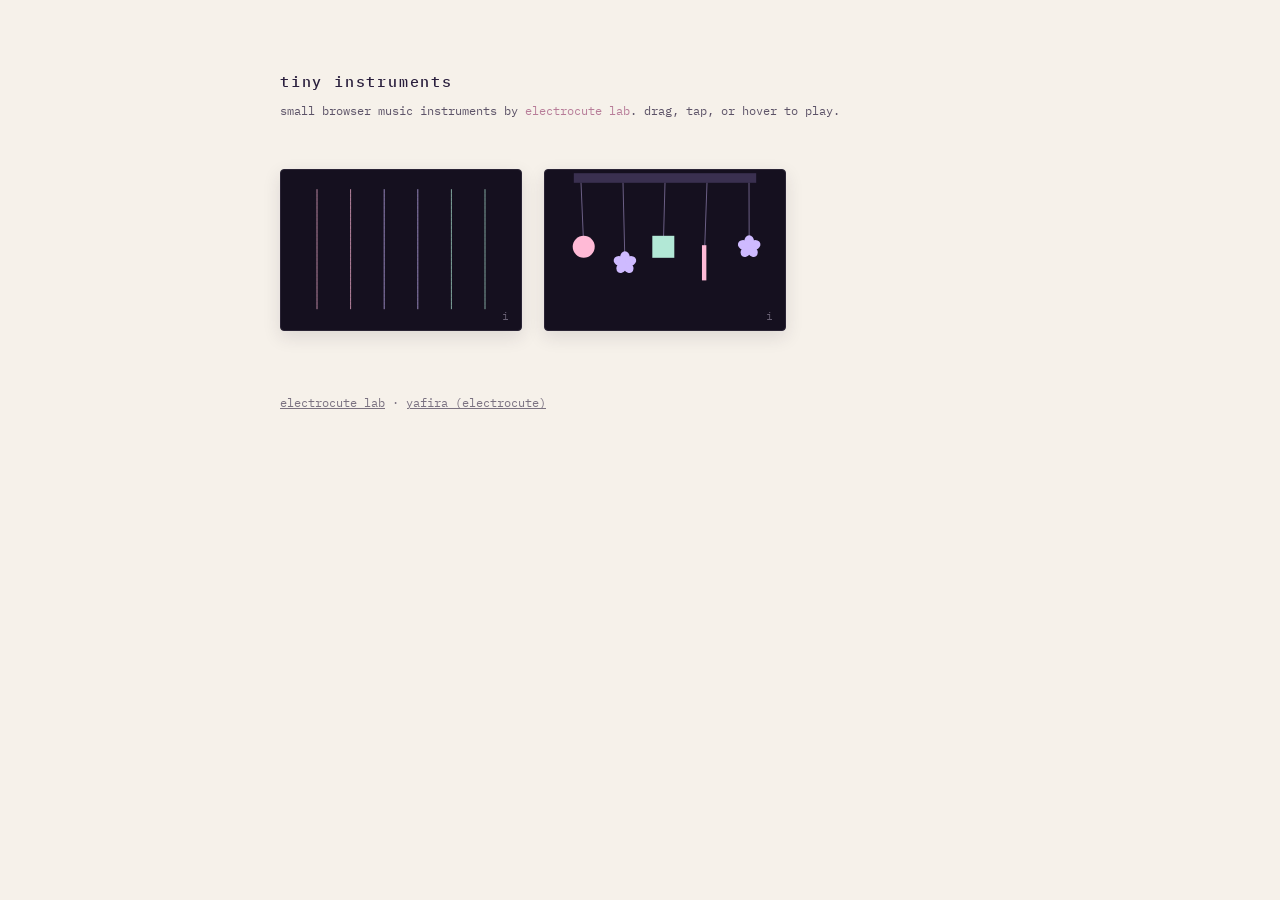
==== index.html @ 02ac5b56 "made tiny instruments page light with dark previews" ====
<!DOCTYPE html>
<html lang="en">
<head>
<meta charset="utf-8">
<meta name="viewport" content="width=device-width, initial-scale=1">
<title>tiny instruments by electrocute lab</title>
<meta name="description" content="small browser music instruments by electrocute lab.">
<link rel="preconnect" href="https://fonts.gstatic.com" crossorigin>
<link href="https://fonts.googleapis.com/css2?family=IBM+Plex+Mono:wght@400;500&display=swap" rel="stylesheet">
<style>
  html, body { margin: 0; min-height: 100%; background: #f6f1ea; color: #2a1f3d; font-family: 'IBM Plex Mono', monospace; }
  main { max-width: 720px; margin: 0 auto; padding: 72px 24px 96px; }
  header { margin-bottom: 48px; }
  h1 { font-size: 15px; font-weight: 500; letter-spacing: 0.12em; margin: 0 0 10px; }
  header p { margin: 0; font-size: 12px; line-height: 1.7; opacity: 0.75; text-wrap: balance; }
  header a { color: #a4577f; text-decoration: none; }
  header a:hover, header a:focus-visible { text-decoration: underline; color: #7c3f66; }
  .row { display: flex; flex-wrap: wrap; gap: 24px; }
  .item { position: relative; width: 240px; }
  .box { display: block; width: 240px; height: 160px; border: 1px solid #2a2435; border-radius: 4px; background: #15101f; touch-action: none; cursor: crosshair; box-shadow: 0 6px 18px rgba(42, 31, 61, 0.12); }
  .info { position: absolute; bottom: 6px; right: 6px; width: 18px; height: 18px; border-radius: 50%; border: 1px solid transparent; background: transparent; color: rgba(230, 217, 242, 0.4); font: inherit; font-size: 11px; line-height: 1; cursor: pointer; padding: 0; z-index: 2; }
  .info:hover, .info:focus-visible { border-color: rgba(255, 184, 216, 0.5); color: #ffb8d8; }
  .panel { display: none; position: absolute; top: 0; left: 0; width: 240px; height: 160px; box-sizing: border-box; padding: 16px; border: 1px solid #2a2435; border-radius: 4px; background: rgba(246, 241, 234, 0.97); color: #2a1f3d; font-size: 12px; line-height: 1.6; overflow: auto; z-index: 3; }
  .item.open .panel { display: block; }
  .panel strong { display: block; font-size: 14px; font-weight: 500; margin-bottom: 6px; }
  .panel p { margin: 0 0 10px; opacity: 0.75; text-wrap: balance; }
  .panel a { color: #a4577f; }
  .close { position: absolute; top: 8px; right: 8px; width: 22px; height: 22px; border-radius: 50%; border: 1px solid #b9a9c9; background: transparent; color: #2a1f3d; font: inherit; font-size: 12px; line-height: 1; cursor: pointer; padding: 0; }
  footer { margin-top: 64px; font-size: 12px; opacity: 0.6; }
  footer a { color: inherit; }
</style>
</head>
<body>
<main>
  <header>
    <h1>tiny instruments</h1>
    <p>small browser music instruments by <a href="https://www.electrocutelab.com/">electrocute lab</a>. drag, tap, or hover to play.</p>
  </header>

  <div class="row">
    <div class="item" id="harp-item">
      <canvas class="box" id="harp-box" aria-label="mini night harp: move across the threads to pluck them" role="img"></canvas>
      <button class="info" type="button" aria-label="about night harp" aria-expanded="false">i</button>
      <div class="panel" role="region" aria-label="about night harp">
        <button class="close" type="button" aria-label="close">×</button>
        <strong>night harp</strong>
        <p>drag across the threads to pluck them. hard plucks hit like a stab, and low threads sink into the dark.</p>
        <a href="night-harp/">open night harp →</a>
      </div>
    </div>

    <div class="item" id="chimes-item">
      <canvas class="box" id="chimes-box" aria-label="mini synthwave chimes: hover a shape to ring it" role="img"></canvas>
      <button class="info" type="button" aria-label="about synthwave chimes" aria-expanded="false">i</button>
      <div class="panel" role="region" aria-label="about synthwave chimes">
        <button class="close" type="button" aria-label="close">×</button>
        <strong>synthwave chimes</strong>
        <p>hover or tap the chimes to ring them. each shape has its own voice.</p>
        <a href="chimes/">open synthwave chimes →</a>
      </div>
    </div>
  </div>

  <footer>
    <a href="https://www.electrocutelab.com/">electrocute lab</a> · <a href="https://yafira.xyz/">yafira (electrocute)</a>
  </footer>
</main>

<script>
// shared audio, made on the first gesture
let actx = null;
let out = null;

function audio() {
  if (!actx) {
    actx = new (window.AudioContext || window.webkitAudioContext)();
    out = actx.createGain();
    out.gain.value = 0.3;
    out.connect(actx.destination);
  }
  if (actx.state === 'suspended') actx.resume();
  return actx;
}

// one soft tone with a slow fade
function tone(freq, type, len) {
  if (!actx) return;
  const t = actx.currentTime;
  const o = actx.createOscillator();
  const g = actx.createGain();
  o.type = type;
  o.frequency.value = freq;
  g.gain.setValueAtTime(0.0001, t);
  g.gain.exponentialRampToValueAtTime(0.35, t + 0.02);
  g.gain.exponentialRampToValueAtTime(0.0001, t + len);
  o.connect(g);
  g.connect(out);
  o.start(t);
  o.stop(t + len + 0.1);
}

// fit a canvas to its box at device pixel ratio
function fit(canvas) {
  const dpr = window.devicePixelRatio || 1;
  const w = canvas.clientWidth;
  const h = canvas.clientHeight;
  canvas.width = w * dpr;
  canvas.height = h * dpr;
  const ctx = canvas.getContext('2d');
  ctx.setTransform(dpr, 0, 0, dpr, 0, 0);
  return { ctx, w, h };
}

// mini harp: six threads, a move across one plucks it

const harpCanvas = document.getElementById('harp-box');
const HARP_NOTES = [196, 261.63, 329.63, 392, 523.25, 659.26];
const PINK = [255, 186, 216];
const LAV = [206, 186, 255];
const MINT = [178, 232, 214];
const threads = HARP_NOTES.map((f, i) => ({ f, x: 0, energy: 0, phase: 0, t: i / (HARP_NOTES.length - 1) }));
let harpLast = null;

function harpLayout(w) {
  threads.forEach(th => { th.x = w * 0.15 + th.t * w * 0.7; });
}

function harpPluck(th, v) {
  th.energy = Math.max(th.energy, v);
  tone(th.f, 'sine', 3);
}

function harpMove(e) {
  const rect = harpCanvas.getBoundingClientRect();
  const x = e.clientX - rect.left;
  if (harpLast !== null) {
    const lo = Math.min(harpLast, x);
    const hi = Math.max(harpLast, x);
    const speed = Math.abs(x - harpLast);
    if (speed > 1) {
      threads.forEach(th => {
        if (th.x >= lo && th.x <= hi) harpPluck(th, Math.min(1, speed / 30));
      });
    }
  }
  harpLast = x;
}

function harpDraw() {
  const { ctx, w, h } = fit(harpCanvas);
  harpLayout(w);
  ctx.clearRect(0, 0, w, h);
  const top = h * 0.12;
  const bottom = h * 0.88;
  threads.forEach((th, i) => {
    const c = i < 2 ? PINK : i < 4 ? LAV : MINT;
    const e = th.energy;
    ctx.strokeStyle = `rgba(${c[0]}, ${c[1]}, ${c[2]}, ${0.7 + e * 0.3})`;
    ctx.lineWidth = 1 + e * 1.2;
    ctx.beginPath();
    for (let y = top; y <= bottom; y += 4) {
      const u = (y - top) / (bottom - top);
      const off = e * 20 * Math.sin(Math.PI * u) * Math.sin(th.phase);
      if (y === top) ctx.moveTo(th.x + off, y);
      else ctx.lineTo(th.x + off, y);
    }
    ctx.stroke();
    th.phase += 0.14 + e * 0.1;
    th.energy *= 0.97;
    if (th.energy < 0.002) th.energy = 0;
  });
}

// mini chimes: five shapes on a bar, hovering rings them

const chimesCanvas = document.getElementById('chimes-box');
const CHIME_NOTES = [261.63, 329.63, 392, 523.25, 659.26];
const CHIME_SHAPES = ['circle', 'flower', 'square', 'rect', 'flower'];
const CHIME_BASE = ['#ffbad6', '#cebaff', '#b2e8d6', '#ffbad6', '#cebaff'];
const chimes = CHIME_NOTES.map((f, i) => ({ f, shape: CHIME_SHAPES[i], base: CHIME_BASE[i], t: i / (CHIME_NOTES.length - 1), flip: 0, color: null, phase: i * 1.3, len: 0.3 + (i % 2) * 0.25 }));
let chimeHit = -1;

function chimeGeom(w, h) {
  const barY = h * 0.14;
  return chimes.map(c => {
    const x = w * 0.15 + c.t * w * 0.7;
    const y = barY + h * (0.22 + c.len * 0.4);
    return { x, y };
  });
}

function drawChime(ctx, shape, x, y, size, flip, color) {
  ctx.save();
  ctx.translate(x, y);
  const fillColor = color || '#000';
  ctx.fillStyle = fillColor;
  if (shape === 'circle') {
    ctx.beginPath();
    ctx.arc(0, 0, size / 2, 0, Math.PI * 2);
    ctx.fill();
  } else if (shape === 'square') {
    ctx.fillRect(-size / 2, -size / 2, size, size);
  } else if (shape === 'rect') {
    ctx.fillRect(-size * 0.1, -size * 0.8, size * 0.2, size * 1.6);
  } else {
    ctx.rotate(flip * Math.PI);
    for (let i = 0; i < 5; i++) {
      ctx.save();
      ctx.rotate((i * Math.PI * 2) / 5);
      ctx.beginPath();
      ctx.ellipse(0, -size * 0.25, size * 0.22, size * 0.28, 0, 0, Math.PI * 2);
      ctx.fill();
      ctx.restore();
    }
  }
  ctx.restore();
}

function chimeAt(x, y, geom) {
  const s = 26;
  return geom.findIndex(g => Math.hypot(g.x - x, g.y - y) < s);
}

function chimeHover(e) {
  const rect = chimesCanvas.getBoundingClientRect();
  const x = e.clientX - rect.left;
  const y = e.clientY - rect.top;
  const { w, h } = { w: rect.width, h: rect.height };
  const hit = chimeAt(x, y, chimeGeom(w, h));
  if (hit !== -1 && hit !== chimeHit) ring(hit);
  chimeHit = hit;
}

function ring(i) {
  const c = chimes[i];
  c.flip = 1;
  c.color = `rgb(${Math.floor(200 + Math.random() * 56)}, ${Math.floor(200 + Math.random() * 56)}, ${Math.floor(200 + Math.random() * 56)})`;
  tone(c.f, c.shape === 'square' ? 'square' : c.shape === 'rect' ? 'sawtooth' : 'sine', 2.5);
  setTimeout(() => { c.color = null; }, 1200);
}

function chimesDraw() {
  const { ctx, w, h } = fit(chimesCanvas);
  ctx.clearRect(0, 0, w, h);
  ctx.strokeStyle = '#6b5f85';
  ctx.fillStyle = '#3a3050';
  ctx.fillRect(w * 0.12, h * 0.02, w * 0.76, h * 0.06);
  const geom = chimeGeom(w, h);
  chimes.forEach((c, i) => {
    const g = geom[i];
    const sway = Math.sin(performance.now() / 1200 + c.phase) * 3;
    ctx.beginPath();
    ctx.moveTo(g.x, h * 0.08);
    ctx.lineTo(g.x + sway, g.y);
    ctx.lineWidth = 1;
    ctx.stroke();
    c.flip *= 0.94;
    drawChime(ctx, c.shape, g.x + sway, g.y, 22, c.flip, c.color || c.base);
  });
}

// hover and touch

function wire(canvas, onMove) {
  canvas.addEventListener('pointerdown', e => { audio(); onMove(e); });
  canvas.addEventListener('pointermove', onMove);
  canvas.addEventListener('pointerleave', () => { harpLast = null; chimeHit = -1; });
}

wire(harpCanvas, harpMove);
wire(chimesCanvas, chimeHover);

function frame() {
  harpDraw();
  chimesDraw();
  requestAnimationFrame(frame);
}
requestAnimationFrame(frame);

// info panels: the i opens a short description, × closes it
document.querySelectorAll('.item').forEach(item => {
  const info = item.querySelector('.info');
  const close = item.querySelector('.close');
  const set = open => {
    item.classList.toggle('open', open);
    info.setAttribute('aria-expanded', String(open));
  };
  info.addEventListener('click', e => { e.stopPropagation(); set(!item.classList.contains('open')); });
  close.addEventListener('click', () => set(false));
});
</script>
</body>
</html>
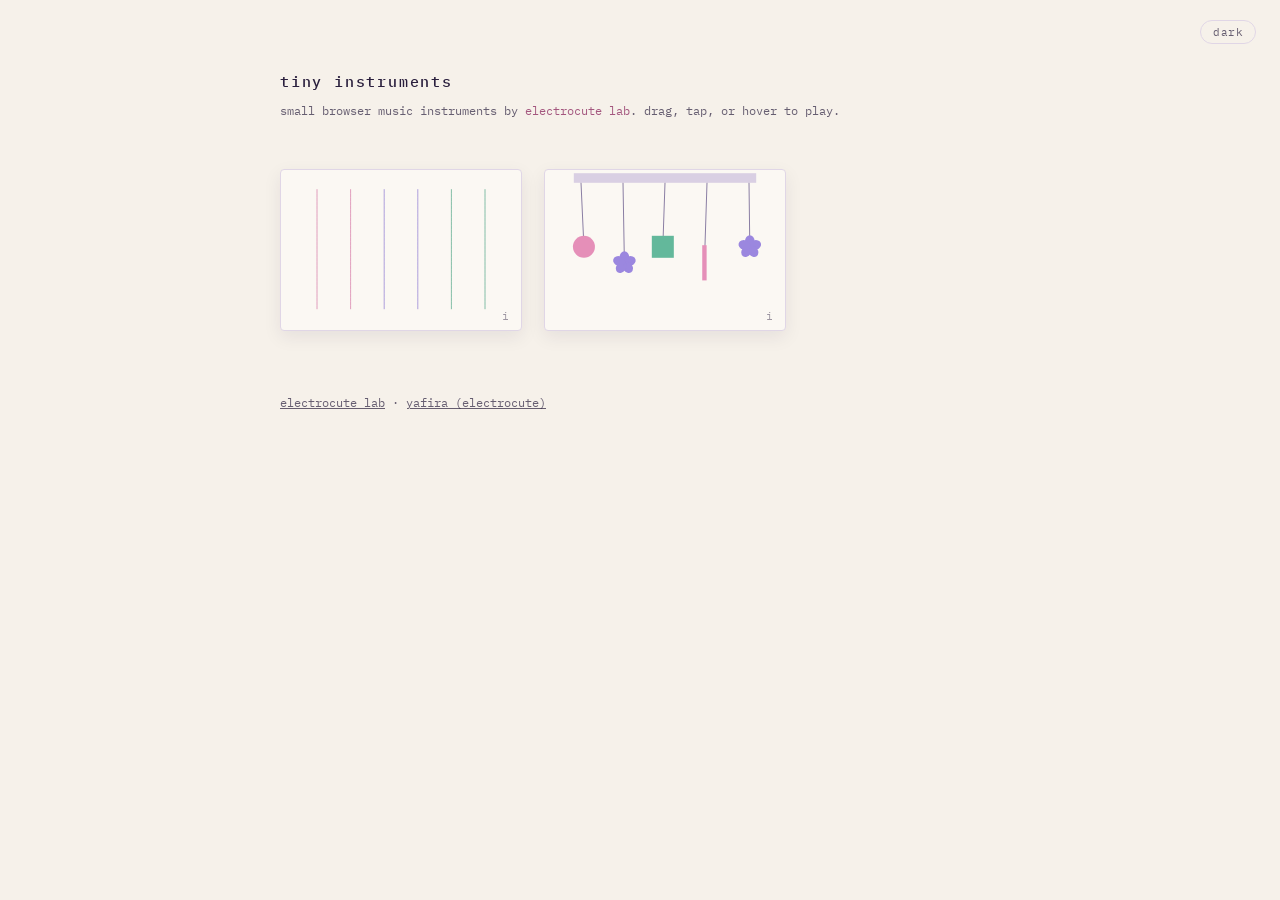
==== commit e385cdf2: "added light and dark mode to tiny instruments" ====
--- a/index.html
+++ b/index.html
@@ -7,30 +7,71 @@
 <meta name="description" content="small browser music instruments by electrocute lab.">
 <link rel="preconnect" href="https://fonts.gstatic.com" crossorigin>
 <link href="https://fonts.googleapis.com/css2?family=IBM+Plex+Mono:wght@400;500&display=swap" rel="stylesheet">
+<script>
+  // pick the theme before the page paints: saved choice first, then the system setting
+  (function () {
+    var saved = null;
+    try { saved = localStorage.getItem('tiny-theme'); } catch (e) {}
+    var dark = window.matchMedia && window.matchMedia('(prefers-color-scheme: dark)').matches;
+    document.documentElement.dataset.theme = saved || (dark ? 'dark' : 'light');
+  })();
+</script>
 <style>
-  html, body { margin: 0; min-height: 100%; background: #f6f1ea; color: #2a1f3d; font-family: 'IBM Plex Mono', monospace; }
+  :root {
+    --bg: #f6f1ea;
+    --ink: #2a1f3d;
+    --muted: rgba(42, 31, 61, 0.7);
+    --accent: #a4577f;
+    --accent-hover: #7c3f66;
+    --box: #fbf8f3;
+    --box-edge: #e0d6e6;
+    --panel: rgba(246, 241, 234, 0.97);
+    --info: rgba(42, 31, 61, 0.45);
+    --shadow: rgba(42, 31, 61, 0.08);
+  }
+  [data-theme="dark"] {
+    --bg: #040306;
+    --ink: #e6d9f2;
+    --muted: rgba(230, 217, 242, 0.6);
+    --accent: #ffecaa;
+    --accent-hover: #ffb8d8;
+    --box: #15101f;
+    --box-edge: #2a2435;
+    --panel: rgba(10, 8, 18, 0.96);
+    --info: rgba(230, 217, 242, 0.4);
+    --shadow: rgba(0, 0, 0, 0.4);
+  }
+
+  html, body { margin: 0; min-height: 100%; background: var(--bg); color: var(--ink); font-family: 'IBM Plex Mono', monospace; transition: background 0.4s, color 0.4s; }
   main { max-width: 720px; margin: 0 auto; padding: 72px 24px 96px; }
   header { margin-bottom: 48px; }
   h1 { font-size: 15px; font-weight: 500; letter-spacing: 0.12em; margin: 0 0 10px; }
-  header p { margin: 0; font-size: 12px; line-height: 1.7; opacity: 0.75; text-wrap: balance; }
-  header a { color: #a4577f; text-decoration: none; }
-  header a:hover, header a:focus-visible { text-decoration: underline; color: #7c3f66; }
+  header p { margin: 0; font-size: 12px; line-height: 1.7; color: var(--muted); text-wrap: balance; }
+  header a { color: var(--accent); text-decoration: none; }
+  header a:hover, header a:focus-visible { text-decoration: underline; color: var(--accent-hover); }
+
+  .theme { position: fixed; top: 20px; right: 24px; background: transparent; border: 1px solid var(--box-edge); border-radius: 999px; padding: 4px 12px; color: var(--muted); font: inherit; font-size: 11px; letter-spacing: 0.04em; cursor: pointer; }
+  .theme:hover, .theme:focus-visible { color: var(--accent-hover); border-color: var(--accent); }
+
   .row { display: flex; flex-wrap: wrap; gap: 24px; }
   .item { position: relative; width: 240px; }
-  .box { display: block; width: 240px; height: 160px; border: 1px solid #2a2435; border-radius: 4px; background: #15101f; touch-action: none; cursor: crosshair; box-shadow: 0 6px 18px rgba(42, 31, 61, 0.12); }
-  .info { position: absolute; bottom: 6px; right: 6px; width: 18px; height: 18px; border-radius: 50%; border: 1px solid transparent; background: transparent; color: rgba(230, 217, 242, 0.4); font: inherit; font-size: 11px; line-height: 1; cursor: pointer; padding: 0; z-index: 2; }
-  .info:hover, .info:focus-visible { border-color: rgba(255, 184, 216, 0.5); color: #ffb8d8; }
-  .panel { display: none; position: absolute; top: 0; left: 0; width: 240px; height: 160px; box-sizing: border-box; padding: 16px; border: 1px solid #2a2435; border-radius: 4px; background: rgba(246, 241, 234, 0.97); color: #2a1f3d; font-size: 12px; line-height: 1.6; overflow: auto; z-index: 3; }
+  .box { display: block; width: 240px; height: 160px; border: 1px solid var(--box-edge); border-radius: 4px; background: var(--box); touch-action: none; cursor: crosshair; box-shadow: 0 6px 18px var(--shadow); }
+  .info { position: absolute; bottom: 6px; right: 6px; width: 18px; height: 18px; border-radius: 50%; border: 1px solid transparent; background: transparent; color: var(--info); font: inherit; font-size: 11px; line-height: 1; cursor: pointer; padding: 0; z-index: 2; }
+  .info:hover, .info:focus-visible { border-color: var(--accent); color: var(--accent); }
+  .panel { display: none; position: absolute; top: 0; left: 0; width: 240px; height: 160px; box-sizing: border-box; padding: 16px; border: 1px solid var(--box-edge); border-radius: 4px; background: var(--panel); color: var(--ink); font-size: 12px; line-height: 1.6; overflow: auto; z-index: 3; }
   .item.open .panel { display: block; }
   .panel strong { display: block; font-size: 14px; font-weight: 500; margin-bottom: 6px; }
-  .panel p { margin: 0 0 10px; opacity: 0.75; text-wrap: balance; }
-  .panel a { color: #a4577f; }
-  .close { position: absolute; top: 8px; right: 8px; width: 22px; height: 22px; border-radius: 50%; border: 1px solid #b9a9c9; background: transparent; color: #2a1f3d; font: inherit; font-size: 12px; line-height: 1; cursor: pointer; padding: 0; }
-  footer { margin-top: 64px; font-size: 12px; opacity: 0.6; }
+  .panel p { margin: 0 0 10px; color: var(--muted); text-wrap: balance; }
+  .panel a { color: var(--accent); }
+  .close { position: absolute; top: 8px; right: 8px; width: 22px; height: 22px; border-radius: 50%; border: 1px solid var(--box-edge); background: transparent; color: var(--ink); font: inherit; font-size: 12px; line-height: 1; cursor: pointer; padding: 0; }
+
+  footer { margin-top: 64px; font-size: 12px; color: var(--muted); }
   footer a { color: inherit; }
 </style>
 </head>
 <body>
+<button class="theme" type="button" id="theme-toggle" aria-label="switch theme">dark</button>
+
 <main>
   <header>
     <h1>tiny instruments</h1>
@@ -67,6 +108,28 @@
 </main>
 
 <script>
+// colors for the previews, per theme
+const PAL = {
+  light: {
+    threads: [[214, 120, 165], [140, 120, 210], [82, 166, 134]],
+    chimes: ['#e58fb8', '#9b87df', '#63b89b', '#e58fb8', '#9b87df'],
+    bar: '#d9cfe3',
+    string: '#8a7ea3',
+    ring: [150, 120, 170],
+  },
+  dark: {
+    threads: [[255, 186, 216], [206, 186, 255], [178, 232, 214]],
+    chimes: ['#ffbad6', '#cebaff', '#b2e8d6', '#ffbad6', '#cebaff'],
+    bar: '#3a3050',
+    string: '#6b5f85',
+    ring: [200, 200, 200],
+  },
+};
+
+function theme() {
+  return document.documentElement.dataset.theme === 'dark' ? 'dark' : 'light';
+}
+
 // shared audio, made on the first gesture
 let actx = null;
 let out = null;
@@ -115,9 +178,6 @@
 
 const harpCanvas = document.getElementById('harp-box');
 const HARP_NOTES = [196, 261.63, 329.63, 392, 523.25, 659.26];
-const PINK = [255, 186, 216];
-const LAV = [206, 186, 255];
-const MINT = [178, 232, 214];
 const threads = HARP_NOTES.map((f, i) => ({ f, x: 0, energy: 0, phase: 0, t: i / (HARP_NOTES.length - 1) }));
 let harpLast = null;
 
@@ -152,8 +212,9 @@
   ctx.clearRect(0, 0, w, h);
   const top = h * 0.12;
   const bottom = h * 0.88;
+  const pal = PAL[theme()].threads;
   threads.forEach((th, i) => {
-    const c = i < 2 ? PINK : i < 4 ? LAV : MINT;
+    const c = pal[i < 2 ? 0 : i < 4 ? 1 : 2];
     const e = th.energy;
     ctx.strokeStyle = `rgba(${c[0]}, ${c[1]}, ${c[2]}, ${0.7 + e * 0.3})`;
     ctx.lineWidth = 1 + e * 1.2;
@@ -176,8 +237,7 @@
 const chimesCanvas = document.getElementById('chimes-box');
 const CHIME_NOTES = [261.63, 329.63, 392, 523.25, 659.26];
 const CHIME_SHAPES = ['circle', 'flower', 'square', 'rect', 'flower'];
-const CHIME_BASE = ['#ffbad6', '#cebaff', '#b2e8d6', '#ffbad6', '#cebaff'];
-const chimes = CHIME_NOTES.map((f, i) => ({ f, shape: CHIME_SHAPES[i], base: CHIME_BASE[i], t: i / (CHIME_NOTES.length - 1), flip: 0, color: null, phase: i * 1.3, len: 0.3 + (i % 2) * 0.25 }));
+const chimes = CHIME_NOTES.map((f, i) => ({ f, i, shape: CHIME_SHAPES[i], t: i / (CHIME_NOTES.length - 1), flip: 0, color: null, phase: i * 1.3, len: 0.3 + (i % 2) * 0.25 }));
 let chimeHit = -1;
 
 function chimeGeom(w, h) {
@@ -192,8 +252,7 @@
 function drawChime(ctx, shape, x, y, size, flip, color) {
   ctx.save();
   ctx.translate(x, y);
-  const fillColor = color || '#000';
-  ctx.fillStyle = fillColor;
+  ctx.fillStyle = color;
   if (shape === 'circle') {
     ctx.beginPath();
     ctx.arc(0, 0, size / 2, 0, Math.PI * 2);
@@ -225,8 +284,7 @@
   const rect = chimesCanvas.getBoundingClientRect();
   const x = e.clientX - rect.left;
   const y = e.clientY - rect.top;
-  const { w, h } = { w: rect.width, h: rect.height };
-  const hit = chimeAt(x, y, chimeGeom(w, h));
+  const hit = chimeAt(x, y, chimeGeom(rect.width, rect.height));
   if (hit !== -1 && hit !== chimeHit) ring(hit);
   chimeHit = hit;
 }
@@ -234,16 +292,18 @@
 function ring(i) {
   const c = chimes[i];
   c.flip = 1;
-  c.color = `rgb(${Math.floor(200 + Math.random() * 56)}, ${Math.floor(200 + Math.random() * 56)}, ${Math.floor(200 + Math.random() * 56)})`;
+  const r = PAL[theme()].ring;
+  c.color = `rgb(${Math.floor(r[0] + Math.random() * 40)}, ${Math.floor(r[1] + Math.random() * 40)}, ${Math.floor(r[2] + Math.random() * 40)})`;
   tone(c.f, c.shape === 'square' ? 'square' : c.shape === 'rect' ? 'sawtooth' : 'sine', 2.5);
   setTimeout(() => { c.color = null; }, 1200);
 }
 
 function chimesDraw() {
   const { ctx, w, h } = fit(chimesCanvas);
+  const pal = PAL[theme()];
   ctx.clearRect(0, 0, w, h);
-  ctx.strokeStyle = '#6b5f85';
-  ctx.fillStyle = '#3a3050';
+  ctx.strokeStyle = pal.string;
+  ctx.fillStyle = pal.bar;
   ctx.fillRect(w * 0.12, h * 0.02, w * 0.76, h * 0.06);
   const geom = chimeGeom(w, h);
   chimes.forEach((c, i) => {
@@ -255,7 +315,7 @@
     ctx.lineWidth = 1;
     ctx.stroke();
     c.flip *= 0.94;
-    drawChime(ctx, c.shape, g.x + sway, g.y, 22, c.flip, c.color || c.base);
+    drawChime(ctx, c.shape, g.x + sway, g.y, 22, c.flip, c.color || pal.chimes[i]);
   });
 }
 
@@ -288,6 +348,22 @@
   info.addEventListener('click', e => { e.stopPropagation(); set(!item.classList.contains('open')); });
   close.addEventListener('click', () => set(false));
 });
+
+// theme toggle: switches light and dark, and remembers the choice
+const toggle = document.getElementById('theme-toggle');
+
+function paintToggle() {
+  toggle.textContent = theme() === 'dark' ? 'light' : 'dark';
+}
+
+toggle.addEventListener('click', () => {
+  const next = theme() === 'dark' ? 'light' : 'dark';
+  document.documentElement.dataset.theme = next;
+  try { localStorage.setItem('tiny-theme', next); } catch (e) {}
+  paintToggle();
+});
+
+paintToggle();
 </script>
 </body>
 </html>
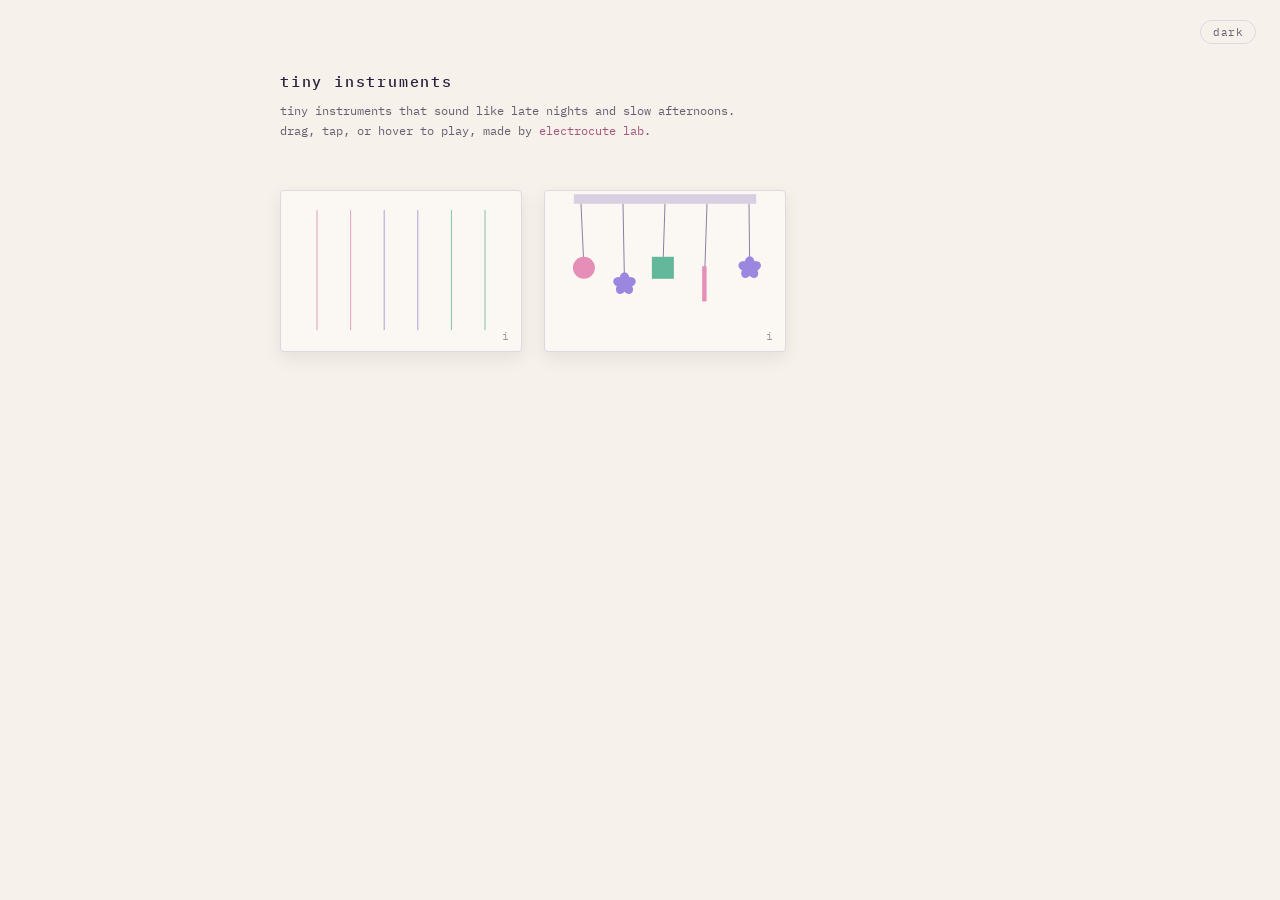
==== commit b1aa75ac: "removed footer and added a warmer intro line" ====
--- a/index.html
+++ b/index.html
@@ -65,8 +65,6 @@
   .panel a { color: var(--accent); }
   .close { position: absolute; top: 8px; right: 8px; width: 22px; height: 22px; border-radius: 50%; border: 1px solid var(--box-edge); background: transparent; color: var(--ink); font: inherit; font-size: 12px; line-height: 1; cursor: pointer; padding: 0; }
 
-  footer { margin-top: 64px; font-size: 12px; color: var(--muted); }
-  footer a { color: inherit; }
 </style>
 </head>
 <body>
@@ -75,7 +73,7 @@
 <main>
   <header>
     <h1>tiny instruments</h1>
-    <p>small browser music instruments by <a href="https://www.electrocutelab.com/">electrocute lab</a>. drag, tap, or hover to play.</p>
+    <p>tiny instruments that sound like late nights and slow afternoons. drag, tap, or hover to play, made by <a href="https://www.electrocutelab.com/">electrocute lab</a>.</p>
   </header>
 
   <div class="row">
@@ -102,9 +100,6 @@
     </div>
   </div>
 
-  <footer>
-    <a href="https://www.electrocutelab.com/">electrocute lab</a> · <a href="https://yafira.xyz/">yafira (electrocute)</a>
-  </footer>
 </main>
 
 <script>
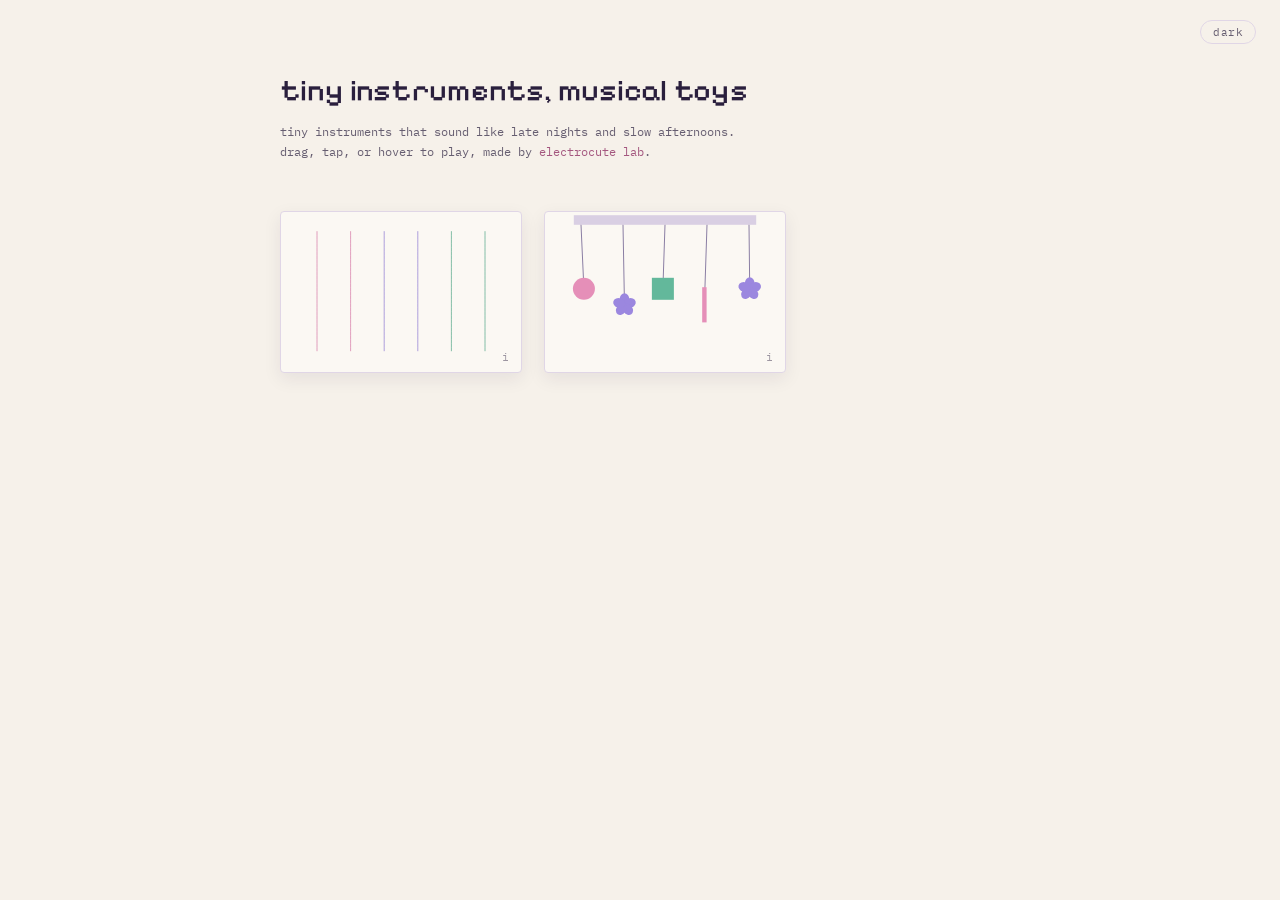
==== commit e77f9b69: "set the tiny instruments heading in a pixel font" ====
--- a/index.html
+++ b/index.html
@@ -3,10 +3,10 @@
 <head>
 <meta charset="utf-8">
 <meta name="viewport" content="width=device-width, initial-scale=1">
-<title>tiny instruments by electrocute lab</title>
+<title>tiny instruments, musical toys</title>
 <meta name="description" content="small browser music instruments by electrocute lab.">
 <link rel="preconnect" href="https://fonts.gstatic.com" crossorigin>
-<link href="https://fonts.googleapis.com/css2?family=IBM+Plex+Mono:wght@400;500&display=swap" rel="stylesheet">
+<link href="https://fonts.googleapis.com/css2?family=IBM+Plex+Mono:wght@400;500&family=Pixelify+Sans:wght@500&display=swap" rel="stylesheet">
 <script>
   // pick the theme before the page paints: saved choice first, then the system setting
   (function () {
@@ -45,7 +45,7 @@
   html, body { margin: 0; min-height: 100%; background: var(--bg); color: var(--ink); font-family: 'IBM Plex Mono', monospace; transition: background 0.4s, color 0.4s; }
   main { max-width: 720px; margin: 0 auto; padding: 72px 24px 96px; }
   header { margin-bottom: 48px; }
-  h1 { font-size: 15px; font-weight: 500; letter-spacing: 0.12em; margin: 0 0 10px; }
+  h1 { font-family: 'Pixelify Sans', 'IBM Plex Mono', monospace; font-size: 30px; font-weight: 500; letter-spacing: 0.01em; line-height: 1.2; margin: 0 0 14px; }
   header p { margin: 0; font-size: 12px; line-height: 1.7; color: var(--muted); text-wrap: balance; }
   header a { color: var(--accent); text-decoration: none; }
   header a:hover, header a:focus-visible { text-decoration: underline; color: var(--accent-hover); }
@@ -72,7 +72,7 @@
 
 <main>
   <header>
-    <h1>tiny instruments</h1>
+    <h1>tiny instruments, musical toys</h1>
     <p>tiny instruments that sound like late nights and slow afternoons. drag, tap, or hover to play, made by <a href="https://www.electrocutelab.com/">electrocute lab</a>.</p>
   </header>
 
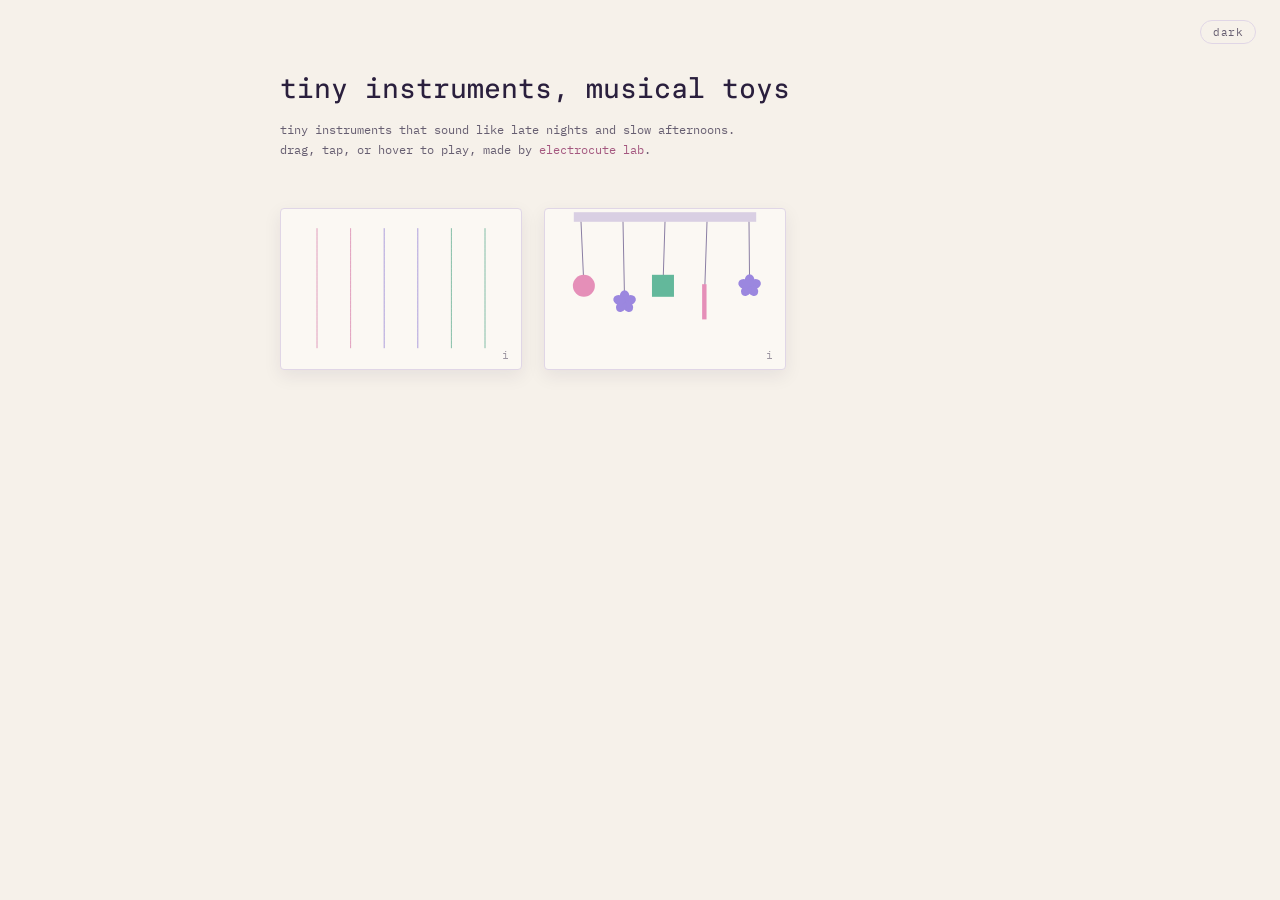
==== commit 35e06a9d: "set the tiny instruments heading in paper mono" ====
--- a/index.html
+++ b/index.html
@@ -6,7 +6,7 @@
 <title>tiny instruments, musical toys</title>
 <meta name="description" content="small browser music instruments by electrocute lab.">
 <link rel="preconnect" href="https://fonts.gstatic.com" crossorigin>
-<link href="https://fonts.googleapis.com/css2?family=IBM+Plex+Mono:wght@400;500&family=Pixelify+Sans:wght@500&display=swap" rel="stylesheet">
+<link href="https://fonts.googleapis.com/css2?family=IBM+Plex+Mono:wght@400;500&display=swap" rel="stylesheet">
 <script>
   // pick the theme before the page paints: saved choice first, then the system setting
   (function () {
@@ -17,6 +17,14 @@
   })();
 </script>
 <style>
+  /* paper mono, open font license 1.1, see fonts/OFL-PaperMono.txt */
+  @font-face {
+    font-family: 'Paper Mono';
+    src: url('fonts/PaperMono-Variable.woff2') format('woff2');
+    font-weight: 100 800;
+    font-display: swap;
+  }
+
   :root {
     --bg: #f6f1ea;
     --ink: #2a1f3d;
@@ -45,7 +53,7 @@
   html, body { margin: 0; min-height: 100%; background: var(--bg); color: var(--ink); font-family: 'IBM Plex Mono', monospace; transition: background 0.4s, color 0.4s; }
   main { max-width: 720px; margin: 0 auto; padding: 72px 24px 96px; }
   header { margin-bottom: 48px; }
-  h1 { font-family: 'Pixelify Sans', 'IBM Plex Mono', monospace; font-size: 30px; font-weight: 500; letter-spacing: 0.01em; line-height: 1.2; margin: 0 0 14px; }
+  h1 { font-family: 'Paper Mono', 'IBM Plex Mono', monospace; font-size: 28px; font-weight: 500; letter-spacing: 0; line-height: 1.2; margin: 0 0 14px; }
   header p { margin: 0; font-size: 12px; line-height: 1.7; color: var(--muted); text-wrap: balance; }
   header a { color: var(--accent); text-decoration: none; }
   header a:hover, header a:focus-visible { text-decoration: underline; color: var(--accent-hover); }
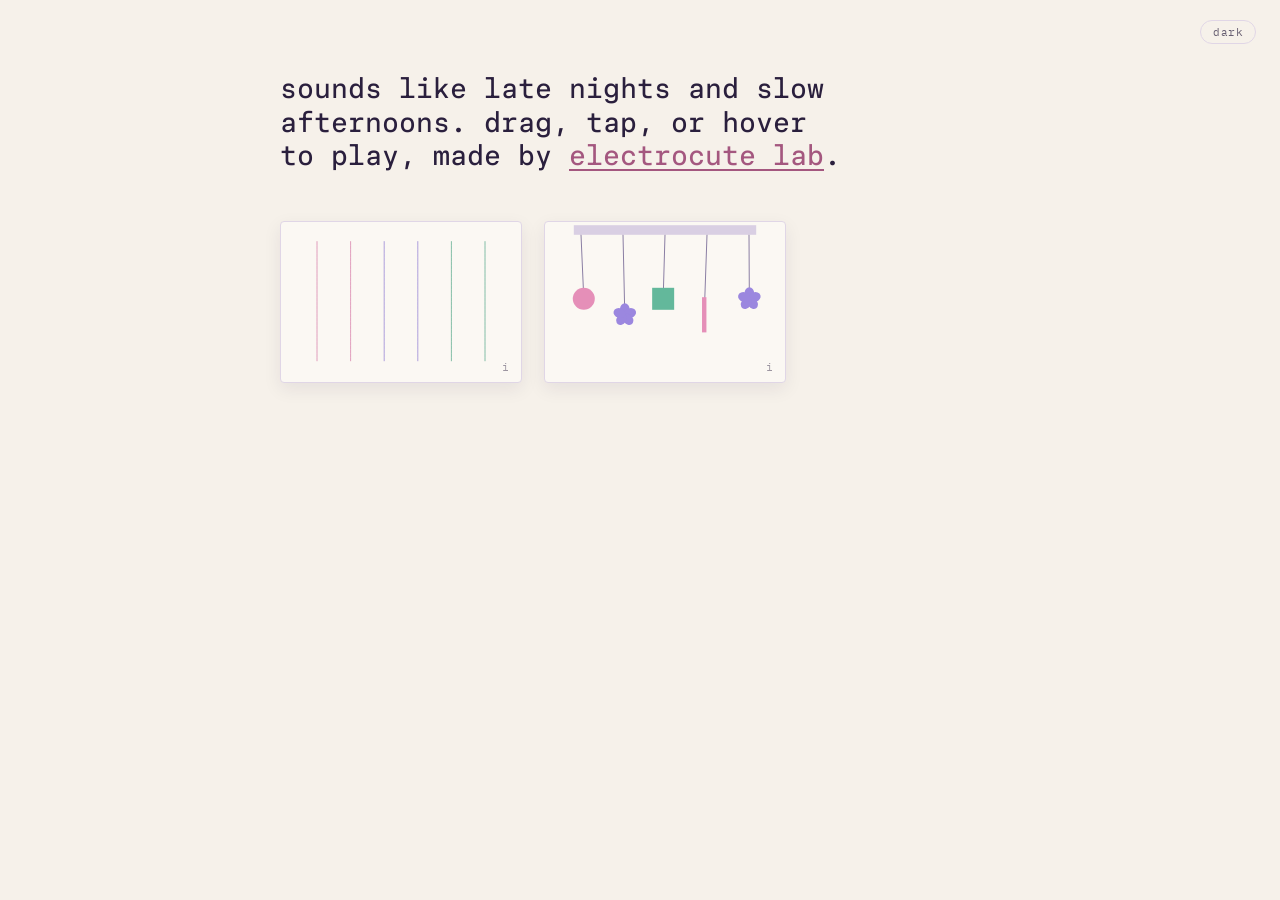
==== commit deea7807: "split tiny instruments into html, css, and js files" ====
--- a/index.html
+++ b/index.html
@@ -1,372 +1,108 @@
-<!DOCTYPE html>
+<!doctype html>
 <html lang="en">
-<head>
-<meta charset="utf-8">
-<meta name="viewport" content="width=device-width, initial-scale=1">
-<title>tiny instruments, musical toys</title>
-<meta name="description" content="small browser music instruments by electrocute lab.">
-<link rel="preconnect" href="https://fonts.gstatic.com" crossorigin>
-<link href="https://fonts.googleapis.com/css2?family=IBM+Plex+Mono:wght@400;500&display=swap" rel="stylesheet">
-<script>
-  // pick the theme before the page paints: saved choice first, then the system setting
-  (function () {
-    var saved = null;
-    try { saved = localStorage.getItem('tiny-theme'); } catch (e) {}
-    var dark = window.matchMedia && window.matchMedia('(prefers-color-scheme: dark)').matches;
-    document.documentElement.dataset.theme = saved || (dark ? 'dark' : 'light');
-  })();
-</script>
-<style>
-  /* paper mono, open font license 1.1, see fonts/OFL-PaperMono.txt */
-  @font-face {
-    font-family: 'Paper Mono';
-    src: url('fonts/PaperMono-Variable.woff2') format('woff2');
-    font-weight: 100 800;
-    font-display: swap;
-  }
+  <head>
+    <meta charset="utf-8" />
+    <meta name="viewport" content="width=device-width, initial-scale=1" />
+    <title>tiny instruments, musical toys</title>
+    <meta
+      name="description"
+      content="small browser music instruments by electrocute lab."
+    />
+    <link rel="preconnect" href="https://fonts.gstatic.com" crossorigin />
+    <link
+      href="https://fonts.googleapis.com/css2?family=IBM+Plex+Mono:wght@400;500&display=swap"
+      rel="stylesheet"
+    />
+    <script>
+      // pick the theme before the page paints: saved choice first, then the system setting
+      (function () {
+        var saved = null;
+        try {
+          saved = localStorage.getItem("tiny-theme");
+        } catch (e) {}
+        var dark =
+          window.matchMedia &&
+          window.matchMedia("(prefers-color-scheme: dark)").matches;
+        document.documentElement.dataset.theme =
+          saved || (dark ? "dark" : "light");
+      })();
+    </script>
+    <link rel="stylesheet" href="style.css" />
+  </head>
+  <body>
+    <button
+      class="theme"
+      type="button"
+      id="theme-toggle"
+      aria-label="switch theme"
+    >
+      dark
+    </button>
 
-  :root {
-    --bg: #f6f1ea;
-    --ink: #2a1f3d;
-    --muted: rgba(42, 31, 61, 0.7);
-    --accent: #a4577f;
-    --accent-hover: #7c3f66;
-    --box: #fbf8f3;
-    --box-edge: #e0d6e6;
-    --panel: rgba(246, 241, 234, 0.97);
-    --info: rgba(42, 31, 61, 0.45);
-    --shadow: rgba(42, 31, 61, 0.08);
-  }
-  [data-theme="dark"] {
-    --bg: #040306;
-    --ink: #e6d9f2;
-    --muted: rgba(230, 217, 242, 0.6);
-    --accent: #ffecaa;
-    --accent-hover: #ffb8d8;
-    --box: #15101f;
-    --box-edge: #2a2435;
-    --panel: rgba(10, 8, 18, 0.96);
-    --info: rgba(230, 217, 242, 0.4);
-    --shadow: rgba(0, 0, 0, 0.4);
-  }
+    <main>
+      <header>
+        <h1>
+          sounds like late nights and slow afternoons. drag, tap, or hover to
+          play, made by
+          <a href="https://www.electrocutelab.com/">electrocute lab</a>.
+        </h1>
+      </header>
 
-  html, body { margin: 0; min-height: 100%; background: var(--bg); color: var(--ink); font-family: 'IBM Plex Mono', monospace; transition: background 0.4s, color 0.4s; }
-  main { max-width: 720px; margin: 0 auto; padding: 72px 24px 96px; }
-  header { margin-bottom: 48px; }
-  h1 { font-family: 'Paper Mono', 'IBM Plex Mono', monospace; font-size: 28px; font-weight: 500; letter-spacing: 0; line-height: 1.2; margin: 0 0 14px; }
-  header p { margin: 0; font-size: 12px; line-height: 1.7; color: var(--muted); text-wrap: balance; }
-  header a { color: var(--accent); text-decoration: none; }
-  header a:hover, header a:focus-visible { text-decoration: underline; color: var(--accent-hover); }
+      <div class="row">
+        <div class="item" id="harp-item">
+          <canvas
+            class="box"
+            id="harp-box"
+            aria-label="mini night harp: move across the threads to pluck them"
+            role="img"
+          ></canvas>
+          <button
+            class="info"
+            type="button"
+            aria-label="about night harp"
+            aria-expanded="false"
+          >
+            i
+          </button>
+          <div class="panel" role="region" aria-label="about night harp">
+            <button class="close" type="button" aria-label="close">×</button>
+            <strong>night harp</strong>
+            <p>
+              drag across the threads to pluck them. hard plucks hit like a
+              stab, and low threads sink into the dark.
+            </p>
+            <a href="night-harp/">open night harp →</a>
+          </div>
+        </div>
 
-  .theme { position: fixed; top: 20px; right: 24px; background: transparent; border: 1px solid var(--box-edge); border-radius: 999px; padding: 4px 12px; color: var(--muted); font: inherit; font-size: 11px; letter-spacing: 0.04em; cursor: pointer; }
-  .theme:hover, .theme:focus-visible { color: var(--accent-hover); border-color: var(--accent); }
+        <div class="item" id="chimes-item">
+          <canvas
+            class="box"
+            id="chimes-box"
+            aria-label="mini synthwave chimes: hover a shape to ring it"
+            role="img"
+          ></canvas>
+          <button
+            class="info"
+            type="button"
+            aria-label="about synthwave chimes"
+            aria-expanded="false"
+          >
+            i
+          </button>
+          <div class="panel" role="region" aria-label="about synthwave chimes">
+            <button class="close" type="button" aria-label="close">×</button>
+            <strong>synthwave chimes</strong>
+            <p>
+              hover or tap the chimes to ring them. each shape has its own
+              voice.
+            </p>
+            <a href="chimes/">open synthwave chimes →</a>
+          </div>
+        </div>
+      </div>
+    </main>
 
-  .row { display: flex; flex-wrap: wrap; gap: 24px; }
-  .item { position: relative; width: 240px; }
-  .box { display: block; width: 240px; height: 160px; border: 1px solid var(--box-edge); border-radius: 4px; background: var(--box); touch-action: none; cursor: crosshair; box-shadow: 0 6px 18px var(--shadow); }
-  .info { position: absolute; bottom: 6px; right: 6px; width: 18px; height: 18px; border-radius: 50%; border: 1px solid transparent; background: transparent; color: var(--info); font: inherit; font-size: 11px; line-height: 1; cursor: pointer; padding: 0; z-index: 2; }
-  .info:hover, .info:focus-visible { border-color: var(--accent); color: var(--accent); }
-  .panel { display: none; position: absolute; top: 0; left: 0; width: 240px; height: 160px; box-sizing: border-box; padding: 16px; border: 1px solid var(--box-edge); border-radius: 4px; background: var(--panel); color: var(--ink); font-size: 12px; line-height: 1.6; overflow: auto; z-index: 3; }
-  .item.open .panel { display: block; }
-  .panel strong { display: block; font-size: 14px; font-weight: 500; margin-bottom: 6px; }
-  .panel p { margin: 0 0 10px; color: var(--muted); text-wrap: balance; }
-  .panel a { color: var(--accent); }
-  .close { position: absolute; top: 8px; right: 8px; width: 22px; height: 22px; border-radius: 50%; border: 1px solid var(--box-edge); background: transparent; color: var(--ink); font: inherit; font-size: 12px; line-height: 1; cursor: pointer; padding: 0; }
-
-</style>
-</head>
-<body>
-<button class="theme" type="button" id="theme-toggle" aria-label="switch theme">dark</button>
-
-<main>
-  <header>
-    <h1>tiny instruments, musical toys</h1>
-    <p>tiny instruments that sound like late nights and slow afternoons. drag, tap, or hover to play, made by <a href="https://www.electrocutelab.com/">electrocute lab</a>.</p>
-  </header>
-
-  <div class="row">
-    <div class="item" id="harp-item">
-      <canvas class="box" id="harp-box" aria-label="mini night harp: move across the threads to pluck them" role="img"></canvas>
-      <button class="info" type="button" aria-label="about night harp" aria-expanded="false">i</button>
-      <div class="panel" role="region" aria-label="about night harp">
-        <button class="close" type="button" aria-label="close">×</button>
-        <strong>night harp</strong>
-        <p>drag across the threads to pluck them. hard plucks hit like a stab, and low threads sink into the dark.</p>
-        <a href="night-harp/">open night harp →</a>
-      </div>
-    </div>
-
-    <div class="item" id="chimes-item">
-      <canvas class="box" id="chimes-box" aria-label="mini synthwave chimes: hover a shape to ring it" role="img"></canvas>
-      <button class="info" type="button" aria-label="about synthwave chimes" aria-expanded="false">i</button>
-      <div class="panel" role="region" aria-label="about synthwave chimes">
-        <button class="close" type="button" aria-label="close">×</button>
-        <strong>synthwave chimes</strong>
-        <p>hover or tap the chimes to ring them. each shape has its own voice.</p>
-        <a href="chimes/">open synthwave chimes →</a>
-      </div>
-    </div>
-  </div>
-
-</main>
-
-<script>
-// colors for the previews, per theme
-const PAL = {
-  light: {
-    threads: [[214, 120, 165], [140, 120, 210], [82, 166, 134]],
-    chimes: ['#e58fb8', '#9b87df', '#63b89b', '#e58fb8', '#9b87df'],
-    bar: '#d9cfe3',
-    string: '#8a7ea3',
-    ring: [150, 120, 170],
-  },
-  dark: {
-    threads: [[255, 186, 216], [206, 186, 255], [178, 232, 214]],
-    chimes: ['#ffbad6', '#cebaff', '#b2e8d6', '#ffbad6', '#cebaff'],
-    bar: '#3a3050',
-    string: '#6b5f85',
-    ring: [200, 200, 200],
-  },
-};
-
-function theme() {
-  return document.documentElement.dataset.theme === 'dark' ? 'dark' : 'light';
-}
-
-// shared audio, made on the first gesture
-let actx = null;
-let out = null;
-
-function audio() {
-  if (!actx) {
-    actx = new (window.AudioContext || window.webkitAudioContext)();
-    out = actx.createGain();
-    out.gain.value = 0.3;
-    out.connect(actx.destination);
-  }
-  if (actx.state === 'suspended') actx.resume();
-  return actx;
-}
-
-// one soft tone with a slow fade
-function tone(freq, type, len) {
-  if (!actx) return;
-  const t = actx.currentTime;
-  const o = actx.createOscillator();
-  const g = actx.createGain();
-  o.type = type;
-  o.frequency.value = freq;
-  g.gain.setValueAtTime(0.0001, t);
-  g.gain.exponentialRampToValueAtTime(0.35, t + 0.02);
-  g.gain.exponentialRampToValueAtTime(0.0001, t + len);
-  o.connect(g);
-  g.connect(out);
-  o.start(t);
-  o.stop(t + len + 0.1);
-}
-
-// fit a canvas to its box at device pixel ratio
-function fit(canvas) {
-  const dpr = window.devicePixelRatio || 1;
-  const w = canvas.clientWidth;
-  const h = canvas.clientHeight;
-  canvas.width = w * dpr;
-  canvas.height = h * dpr;
-  const ctx = canvas.getContext('2d');
-  ctx.setTransform(dpr, 0, 0, dpr, 0, 0);
-  return { ctx, w, h };
-}
-
-// mini harp: six threads, a move across one plucks it
-
-const harpCanvas = document.getElementById('harp-box');
-const HARP_NOTES = [196, 261.63, 329.63, 392, 523.25, 659.26];
-const threads = HARP_NOTES.map((f, i) => ({ f, x: 0, energy: 0, phase: 0, t: i / (HARP_NOTES.length - 1) }));
-let harpLast = null;
-
-function harpLayout(w) {
-  threads.forEach(th => { th.x = w * 0.15 + th.t * w * 0.7; });
-}
-
-function harpPluck(th, v) {
-  th.energy = Math.max(th.energy, v);
-  tone(th.f, 'sine', 3);
-}
-
-function harpMove(e) {
-  const rect = harpCanvas.getBoundingClientRect();
-  const x = e.clientX - rect.left;
-  if (harpLast !== null) {
-    const lo = Math.min(harpLast, x);
-    const hi = Math.max(harpLast, x);
-    const speed = Math.abs(x - harpLast);
-    if (speed > 1) {
-      threads.forEach(th => {
-        if (th.x >= lo && th.x <= hi) harpPluck(th, Math.min(1, speed / 30));
-      });
-    }
-  }
-  harpLast = x;
-}
-
-function harpDraw() {
-  const { ctx, w, h } = fit(harpCanvas);
-  harpLayout(w);
-  ctx.clearRect(0, 0, w, h);
-  const top = h * 0.12;
-  const bottom = h * 0.88;
-  const pal = PAL[theme()].threads;
-  threads.forEach((th, i) => {
-    const c = pal[i < 2 ? 0 : i < 4 ? 1 : 2];
-    const e = th.energy;
-    ctx.strokeStyle = `rgba(${c[0]}, ${c[1]}, ${c[2]}, ${0.7 + e * 0.3})`;
-    ctx.lineWidth = 1 + e * 1.2;
-    ctx.beginPath();
-    for (let y = top; y <= bottom; y += 4) {
-      const u = (y - top) / (bottom - top);
-      const off = e * 20 * Math.sin(Math.PI * u) * Math.sin(th.phase);
-      if (y === top) ctx.moveTo(th.x + off, y);
-      else ctx.lineTo(th.x + off, y);
-    }
-    ctx.stroke();
-    th.phase += 0.14 + e * 0.1;
-    th.energy *= 0.97;
-    if (th.energy < 0.002) th.energy = 0;
-  });
-}
-
-// mini chimes: five shapes on a bar, hovering rings them
-
-const chimesCanvas = document.getElementById('chimes-box');
-const CHIME_NOTES = [261.63, 329.63, 392, 523.25, 659.26];
-const CHIME_SHAPES = ['circle', 'flower', 'square', 'rect', 'flower'];
-const chimes = CHIME_NOTES.map((f, i) => ({ f, i, shape: CHIME_SHAPES[i], t: i / (CHIME_NOTES.length - 1), flip: 0, color: null, phase: i * 1.3, len: 0.3 + (i % 2) * 0.25 }));
-let chimeHit = -1;
-
-function chimeGeom(w, h) {
-  const barY = h * 0.14;
-  return chimes.map(c => {
-    const x = w * 0.15 + c.t * w * 0.7;
-    const y = barY + h * (0.22 + c.len * 0.4);
-    return { x, y };
-  });
-}
-
-function drawChime(ctx, shape, x, y, size, flip, color) {
-  ctx.save();
-  ctx.translate(x, y);
-  ctx.fillStyle = color;
-  if (shape === 'circle') {
-    ctx.beginPath();
-    ctx.arc(0, 0, size / 2, 0, Math.PI * 2);
-    ctx.fill();
-  } else if (shape === 'square') {
-    ctx.fillRect(-size / 2, -size / 2, size, size);
-  } else if (shape === 'rect') {
-    ctx.fillRect(-size * 0.1, -size * 0.8, size * 0.2, size * 1.6);
-  } else {
-    ctx.rotate(flip * Math.PI);
-    for (let i = 0; i < 5; i++) {
-      ctx.save();
-      ctx.rotate((i * Math.PI * 2) / 5);
-      ctx.beginPath();
-      ctx.ellipse(0, -size * 0.25, size * 0.22, size * 0.28, 0, 0, Math.PI * 2);
-      ctx.fill();
-      ctx.restore();
-    }
-  }
-  ctx.restore();
-}
-
-function chimeAt(x, y, geom) {
-  const s = 26;
-  return geom.findIndex(g => Math.hypot(g.x - x, g.y - y) < s);
-}
-
-function chimeHover(e) {
-  const rect = chimesCanvas.getBoundingClientRect();
-  const x = e.clientX - rect.left;
-  const y = e.clientY - rect.top;
-  const hit = chimeAt(x, y, chimeGeom(rect.width, rect.height));
-  if (hit !== -1 && hit !== chimeHit) ring(hit);
-  chimeHit = hit;
-}
-
-function ring(i) {
-  const c = chimes[i];
-  c.flip = 1;
-  const r = PAL[theme()].ring;
-  c.color = `rgb(${Math.floor(r[0] + Math.random() * 40)}, ${Math.floor(r[1] + Math.random() * 40)}, ${Math.floor(r[2] + Math.random() * 40)})`;
-  tone(c.f, c.shape === 'square' ? 'square' : c.shape === 'rect' ? 'sawtooth' : 'sine', 2.5);
-  setTimeout(() => { c.color = null; }, 1200);
-}
-
-function chimesDraw() {
-  const { ctx, w, h } = fit(chimesCanvas);
-  const pal = PAL[theme()];
-  ctx.clearRect(0, 0, w, h);
-  ctx.strokeStyle = pal.string;
-  ctx.fillStyle = pal.bar;
-  ctx.fillRect(w * 0.12, h * 0.02, w * 0.76, h * 0.06);
-  const geom = chimeGeom(w, h);
-  chimes.forEach((c, i) => {
-    const g = geom[i];
-    const sway = Math.sin(performance.now() / 1200 + c.phase) * 3;
-    ctx.beginPath();
-    ctx.moveTo(g.x, h * 0.08);
-    ctx.lineTo(g.x + sway, g.y);
-    ctx.lineWidth = 1;
-    ctx.stroke();
-    c.flip *= 0.94;
-    drawChime(ctx, c.shape, g.x + sway, g.y, 22, c.flip, c.color || pal.chimes[i]);
-  });
-}
-
-// hover and touch
-
-function wire(canvas, onMove) {
-  canvas.addEventListener('pointerdown', e => { audio(); onMove(e); });
-  canvas.addEventListener('pointermove', onMove);
-  canvas.addEventListener('pointerleave', () => { harpLast = null; chimeHit = -1; });
-}
-
-wire(harpCanvas, harpMove);
-wire(chimesCanvas, chimeHover);
-
-function frame() {
-  harpDraw();
-  chimesDraw();
-  requestAnimationFrame(frame);
-}
-requestAnimationFrame(frame);
-
-// info panels: the i opens a short description, × closes it
-document.querySelectorAll('.item').forEach(item => {
-  const info = item.querySelector('.info');
-  const close = item.querySelector('.close');
-  const set = open => {
-    item.classList.toggle('open', open);
-    info.setAttribute('aria-expanded', String(open));
-  };
-  info.addEventListener('click', e => { e.stopPropagation(); set(!item.classList.contains('open')); });
-  close.addEventListener('click', () => set(false));
-});
-
-// theme toggle: switches light and dark, and remembers the choice
-const toggle = document.getElementById('theme-toggle');
-
-function paintToggle() {
-  toggle.textContent = theme() === 'dark' ? 'light' : 'dark';
-}
-
-toggle.addEventListener('click', () => {
-  const next = theme() === 'dark' ? 'light' : 'dark';
-  document.documentElement.dataset.theme = next;
-  try { localStorage.setItem('tiny-theme', next); } catch (e) {}
-  paintToggle();
-});
-
-paintToggle();
-</script>
-</body>
+    <script src="script.js"></script>
+  </body>
 </html>
--- a/style.css
+++ b/style.css
@@ -0,0 +1,55 @@
+  /* paper mono, open font license 1.1, see fonts/OFL-PaperMono.txt */
+  @font-face {
+    font-family: 'Paper Mono';
+    src: url('fonts/PaperMono-Variable.woff2') format('woff2');
+    font-weight: 100 800;
+    font-display: swap;
+  }
+
+  :root {
+    --bg: #f6f1ea;
+    --ink: #2a1f3d;
+    --muted: rgba(42, 31, 61, 0.7);
+    --accent: #a4577f;
+    --accent-hover: #7c3f66;
+    --box: #fbf8f3;
+    --box-edge: #e0d6e6;
+    --panel: rgba(246, 241, 234, 0.97);
+    --info: rgba(42, 31, 61, 0.45);
+    --shadow: rgba(42, 31, 61, 0.08);
+  }
+  [data-theme="dark"] {
+    --bg: #040306;
+    --ink: #e6d9f2;
+    --muted: rgba(230, 217, 242, 0.6);
+    --accent: #ffecaa;
+    --accent-hover: #ffb8d8;
+    --box: #15101f;
+    --box-edge: #2a2435;
+    --panel: rgba(10, 8, 18, 0.96);
+    --info: rgba(230, 217, 242, 0.4);
+    --shadow: rgba(0, 0, 0, 0.4);
+  }
+
+  html, body { margin: 0; min-height: 100%; background: var(--bg); color: var(--ink); font-family: 'IBM Plex Mono', monospace; transition: background 0.4s, color 0.4s; }
+  main { max-width: 720px; margin: 0 auto; padding: 72px 24px 96px; }
+  header { margin-bottom: 48px; }
+  h1 { font-family: 'Paper Mono', 'IBM Plex Mono', monospace; font-size: 28px; font-weight: 500; letter-spacing: 0; line-height: 1.2; margin: 0; text-wrap: balance; }
+  header a { color: var(--accent); text-decoration: none; }
+  h1 a { color: var(--accent); text-decoration: underline; text-underline-offset: 4px; }
+  header a:hover, header a:focus-visible { text-decoration: underline; color: var(--accent-hover); }
+
+  .theme { position: fixed; top: 20px; right: 24px; background: transparent; border: 1px solid var(--box-edge); border-radius: 999px; padding: 4px 12px; color: var(--muted); font: inherit; font-size: 11px; letter-spacing: 0.04em; cursor: pointer; }
+  .theme:hover, .theme:focus-visible { color: var(--accent-hover); border-color: var(--accent); }
+
+  .row { display: flex; flex-wrap: wrap; gap: 24px; }
+  .item { position: relative; width: 240px; }
+  .box { display: block; width: 240px; height: 160px; border: 1px solid var(--box-edge); border-radius: 4px; background: var(--box); touch-action: none; cursor: crosshair; box-shadow: 0 6px 18px var(--shadow); }
+  .info { position: absolute; bottom: 6px; right: 6px; width: 18px; height: 18px; border-radius: 50%; border: 1px solid transparent; background: transparent; color: var(--info); font: inherit; font-size: 11px; line-height: 1; cursor: pointer; padding: 0; z-index: 2; }
+  .info:hover, .info:focus-visible { border-color: var(--accent); color: var(--accent); }
+  .panel { display: none; position: absolute; top: 0; left: 0; width: 240px; height: 160px; box-sizing: border-box; padding: 16px; border: 1px solid var(--box-edge); border-radius: 4px; background: var(--panel); color: var(--ink); font-size: 12px; line-height: 1.6; overflow: auto; z-index: 3; }
+  .item.open .panel { display: block; }
+  .panel strong { display: block; font-size: 14px; font-weight: 500; margin-bottom: 6px; }
+  .panel p { margin: 0 0 10px; color: var(--muted); text-wrap: balance; }
+  .panel a { color: var(--accent); }
+  .close { position: absolute; top: 8px; right: 8px; width: 22px; height: 22px; border-radius: 50%; border: 1px solid var(--box-edge); background: transparent; color: var(--ink); font: inherit; font-size: 12px; line-height: 1; cursor: pointer; padding: 0; }
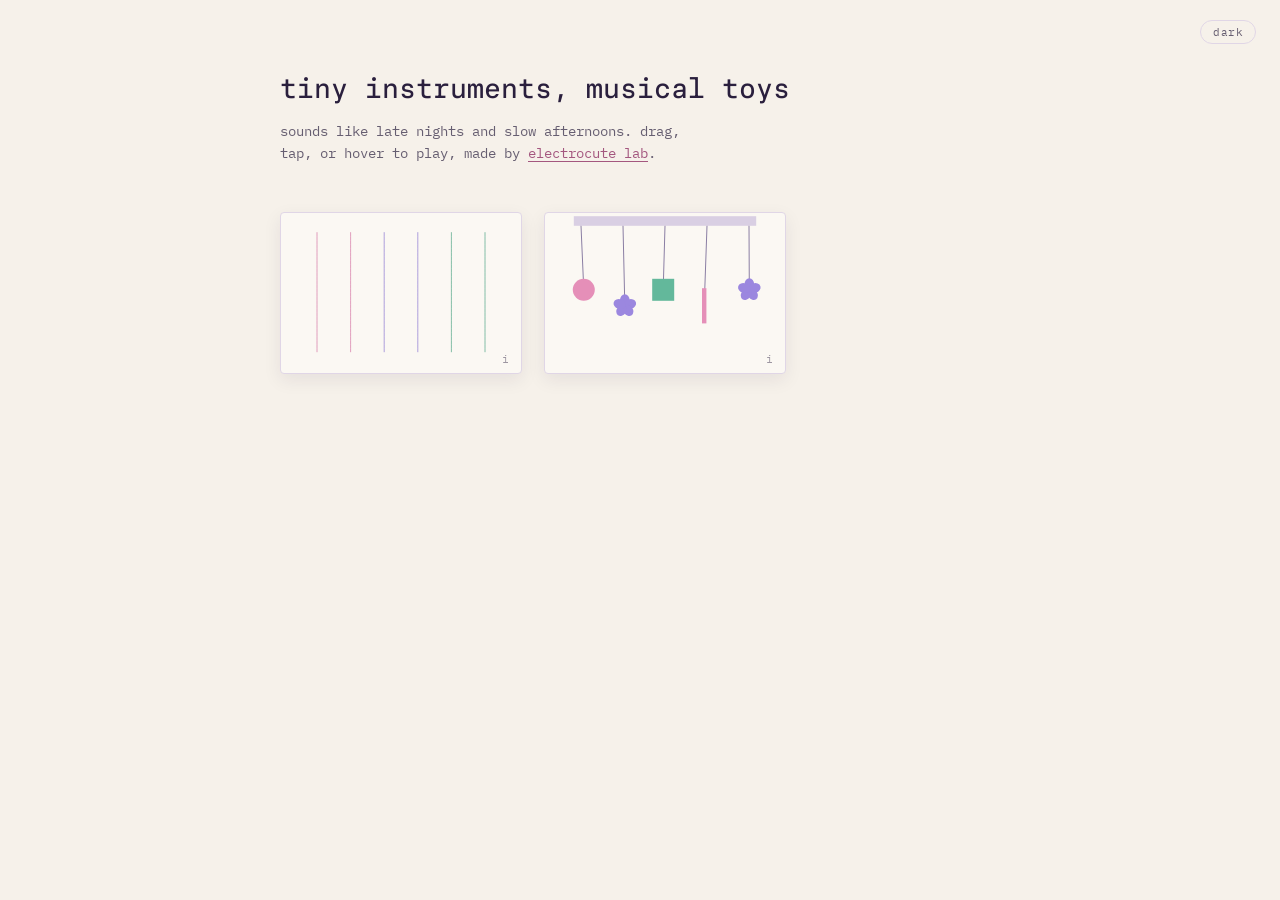
==== commit 80ea6e21: "moved the sentence under the title" ====
--- a/index.html
+++ b/index.html
@@ -41,11 +41,12 @@
 
     <main>
       <header>
-        <h1>
+        <h1>tiny instruments, musical toys</h1>
+        <p class="sub">
           sounds like late nights and slow afternoons. drag, tap, or hover to
           play, made by
           <a href="https://www.electrocutelab.com/">electrocute lab</a>.
-        </h1>
+        </p>
       </header>
 
       <div class="row">
--- a/style.css
+++ b/style.css
@@ -1,55 +1,196 @@
-  /* paper mono, open font license 1.1, see fonts/OFL-PaperMono.txt */
-  @font-face {
-    font-family: 'Paper Mono';
-    src: url('fonts/PaperMono-Variable.woff2') format('woff2');
-    font-weight: 100 800;
-    font-display: swap;
-  }
+/* paper mono, open font license 1.1, see fonts/OFL-PaperMono.txt */
+@font-face {
+  font-family: "Paper Mono";
+  src: url("fonts/PaperMono-Variable.woff2") format("woff2");
+  font-weight: 100 800;
+  font-display: swap;
+}
 
-  :root {
-    --bg: #f6f1ea;
-    --ink: #2a1f3d;
-    --muted: rgba(42, 31, 61, 0.7);
-    --accent: #a4577f;
-    --accent-hover: #7c3f66;
-    --box: #fbf8f3;
-    --box-edge: #e0d6e6;
-    --panel: rgba(246, 241, 234, 0.97);
-    --info: rgba(42, 31, 61, 0.45);
-    --shadow: rgba(42, 31, 61, 0.08);
-  }
-  [data-theme="dark"] {
-    --bg: #040306;
-    --ink: #e6d9f2;
-    --muted: rgba(230, 217, 242, 0.6);
-    --accent: #ffecaa;
-    --accent-hover: #ffb8d8;
-    --box: #15101f;
-    --box-edge: #2a2435;
-    --panel: rgba(10, 8, 18, 0.96);
-    --info: rgba(230, 217, 242, 0.4);
-    --shadow: rgba(0, 0, 0, 0.4);
-  }
+:root {
+  --bg: #f6f1ea;
+  --ink: #2a1f3d;
+  --muted: rgba(42, 31, 61, 0.7);
+  --accent: #a4577f;
+  --accent-hover: #7c3f66;
+  --box: #fbf8f3;
+  --box-edge: #e0d6e6;
+  --panel: rgba(246, 241, 234, 0.97);
+  --info: rgba(42, 31, 61, 0.45);
+  --shadow: rgba(42, 31, 61, 0.08);
+}
+[data-theme="dark"] {
+  --bg: #040306;
+  --ink: #e6d9f2;
+  --muted: rgba(230, 217, 242, 0.6);
+  --accent: #ffecaa;
+  --accent-hover: #ffb8d8;
+  --box: #15101f;
+  --box-edge: #2a2435;
+  --panel: rgba(10, 8, 18, 0.96);
+  --info: rgba(230, 217, 242, 0.4);
+  --shadow: rgba(0, 0, 0, 0.4);
+}
 
-  html, body { margin: 0; min-height: 100%; background: var(--bg); color: var(--ink); font-family: 'IBM Plex Mono', monospace; transition: background 0.4s, color 0.4s; }
-  main { max-width: 720px; margin: 0 auto; padding: 72px 24px 96px; }
-  header { margin-bottom: 48px; }
-  h1 { font-family: 'Paper Mono', 'IBM Plex Mono', monospace; font-size: 28px; font-weight: 500; letter-spacing: 0; line-height: 1.2; margin: 0; text-wrap: balance; }
-  header a { color: var(--accent); text-decoration: none; }
-  h1 a { color: var(--accent); text-decoration: underline; text-underline-offset: 4px; }
-  header a:hover, header a:focus-visible { text-decoration: underline; color: var(--accent-hover); }
+html,
+body {
+  margin: 0;
+  min-height: 100%;
+  background: var(--bg);
+  color: var(--ink);
+  font-family: "IBM Plex Mono", monospace;
+  transition:
+    background 0.4s,
+    color 0.4s;
+}
+main {
+  max-width: 720px;
+  margin: 0 auto;
+  padding: 72px 24px 96px;
+}
+header {
+  margin-bottom: 48px;
+}
+h1 {
+  font-family: "Paper Mono", "IBM Plex Mono", monospace;
+  font-size: 28px;
+  font-weight: 500;
+  letter-spacing: 0;
+  line-height: 1.2;
+  margin: 0;
+  text-wrap: balance;
+}
+header a {
+  color: var(--accent);
+  text-decoration: none;
+}
+.sub {
+  font-size: 14px;
+  line-height: 1.6;
+  color: var(--muted);
+  margin: 14px 0 0;
+  text-wrap: balance;
+}
+.sub a {
+  color: var(--accent);
+  text-decoration: underline;
+  text-underline-offset: 3px;
+}
+header a:hover,
+header a:focus-visible {
+  text-decoration: underline;
+  color: var(--accent-hover);
+}
 
-  .theme { position: fixed; top: 20px; right: 24px; background: transparent; border: 1px solid var(--box-edge); border-radius: 999px; padding: 4px 12px; color: var(--muted); font: inherit; font-size: 11px; letter-spacing: 0.04em; cursor: pointer; }
-  .theme:hover, .theme:focus-visible { color: var(--accent-hover); border-color: var(--accent); }
+.theme {
+  position: fixed;
+  top: 20px;
+  right: 24px;
+  background: transparent;
+  border: 1px solid var(--box-edge);
+  border-radius: 999px;
+  padding: 4px 12px;
+  color: var(--muted);
+  font: inherit;
+  font-size: 11px;
+  letter-spacing: 0.04em;
+  cursor: pointer;
+}
+.theme:hover,
+.theme:focus-visible {
+  color: var(--accent-hover);
+  border-color: var(--accent);
+}
 
-  .row { display: flex; flex-wrap: wrap; gap: 24px; }
-  .item { position: relative; width: 240px; }
-  .box { display: block; width: 240px; height: 160px; border: 1px solid var(--box-edge); border-radius: 4px; background: var(--box); touch-action: none; cursor: crosshair; box-shadow: 0 6px 18px var(--shadow); }
-  .info { position: absolute; bottom: 6px; right: 6px; width: 18px; height: 18px; border-radius: 50%; border: 1px solid transparent; background: transparent; color: var(--info); font: inherit; font-size: 11px; line-height: 1; cursor: pointer; padding: 0; z-index: 2; }
-  .info:hover, .info:focus-visible { border-color: var(--accent); color: var(--accent); }
-  .panel { display: none; position: absolute; top: 0; left: 0; width: 240px; height: 160px; box-sizing: border-box; padding: 16px; border: 1px solid var(--box-edge); border-radius: 4px; background: var(--panel); color: var(--ink); font-size: 12px; line-height: 1.6; overflow: auto; z-index: 3; }
-  .item.open .panel { display: block; }
-  .panel strong { display: block; font-size: 14px; font-weight: 500; margin-bottom: 6px; }
-  .panel p { margin: 0 0 10px; color: var(--muted); text-wrap: balance; }
-  .panel a { color: var(--accent); }
-  .close { position: absolute; top: 8px; right: 8px; width: 22px; height: 22px; border-radius: 50%; border: 1px solid var(--box-edge); background: transparent; color: var(--ink); font: inherit; font-size: 12px; line-height: 1; cursor: pointer; padding: 0; }
+.row {
+  display: flex;
+  flex-wrap: wrap;
+  gap: 24px;
+}
+.item {
+  position: relative;
+  width: 240px;
+}
+.box {
+  display: block;
+  width: 240px;
+  height: 160px;
+  border: 1px solid var(--box-edge);
+  border-radius: 4px;
+  background: var(--box);
+  touch-action: none;
+  cursor: crosshair;
+  box-shadow: 0 6px 18px var(--shadow);
+}
+.info {
+  position: absolute;
+  bottom: 6px;
+  right: 6px;
+  width: 18px;
+  height: 18px;
+  border-radius: 50%;
+  border: 1px solid transparent;
+  background: transparent;
+  color: var(--info);
+  font: inherit;
+  font-size: 11px;
+  line-height: 1;
+  cursor: pointer;
+  padding: 0;
+  z-index: 2;
+}
+.info:hover,
+.info:focus-visible {
+  border-color: var(--accent);
+  color: var(--accent);
+}
+.panel {
+  display: none;
+  position: absolute;
+  top: 0;
+  left: 0;
+  width: 240px;
+  height: 160px;
+  box-sizing: border-box;
+  padding: 16px;
+  border: 1px solid var(--box-edge);
+  border-radius: 4px;
+  background: var(--panel);
+  color: var(--ink);
+  font-size: 12px;
+  line-height: 1.6;
+  overflow: auto;
+  z-index: 3;
+}
+.item.open .panel {
+  display: block;
+}
+.panel strong {
+  display: block;
+  font-size: 14px;
+  font-weight: 500;
+  margin-bottom: 6px;
+}
+.panel p {
+  margin: 0 0 10px;
+  color: var(--muted);
+  text-wrap: balance;
+}
+.panel a {
+  color: var(--accent);
+}
+.close {
+  position: absolute;
+  top: 8px;
+  right: 8px;
+  width: 22px;
+  height: 22px;
+  border-radius: 50%;
+  border: 1px solid var(--box-edge);
+  background: transparent;
+  color: var(--ink);
+  font: inherit;
+  font-size: 12px;
+  line-height: 1;
+  cursor: pointer;
+  padding: 0;
+}
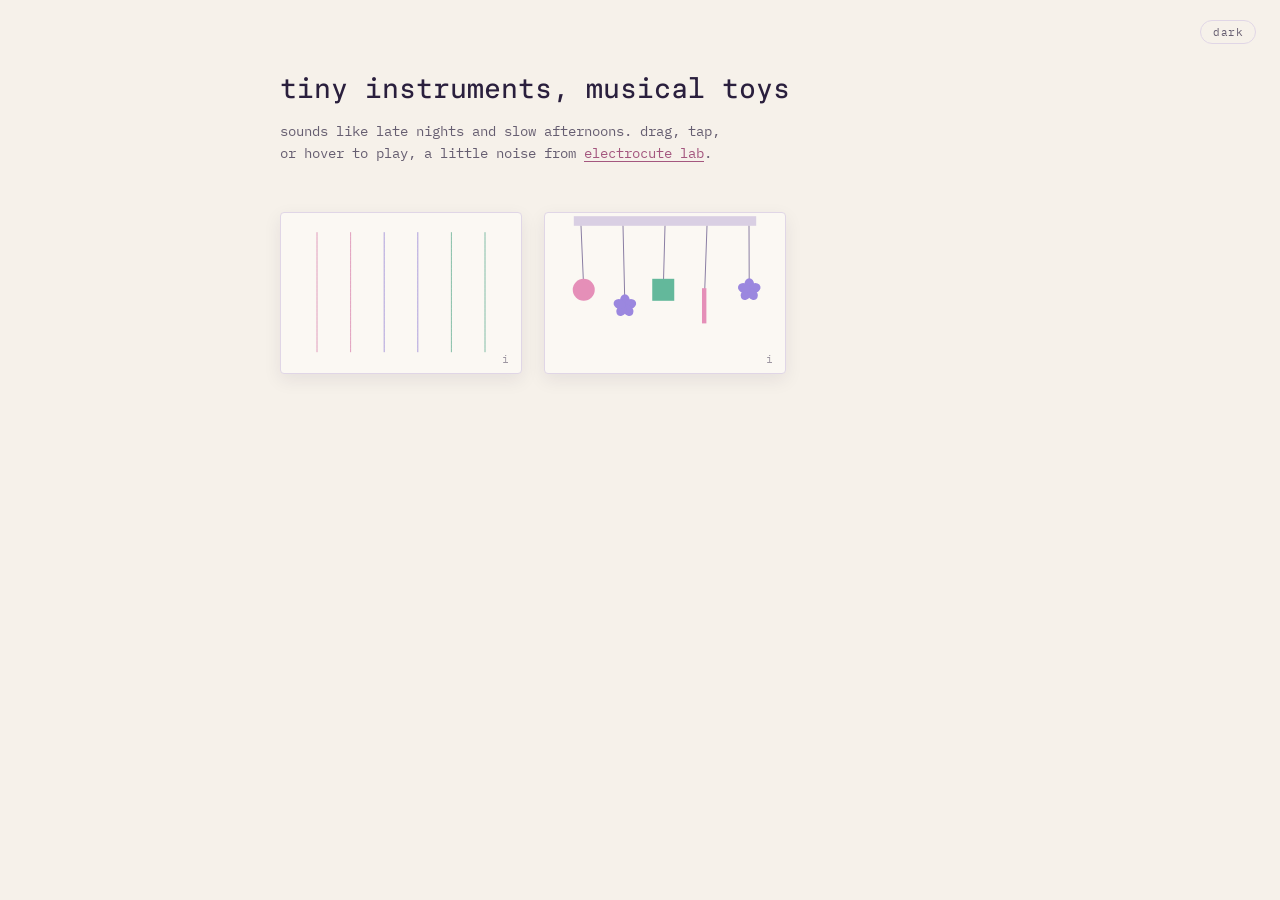
==== commit 1682cea7: "changed the credit line to a little noise from electrocute lab" ====
--- a/index.html
+++ b/index.html
@@ -44,7 +44,7 @@
         <h1>tiny instruments, musical toys</h1>
         <p class="sub">
           sounds like late nights and slow afternoons. drag, tap, or hover to
-          play, made by
+          play, a little noise from
           <a href="https://www.electrocutelab.com/">electrocute lab</a>.
         </p>
       </header>
